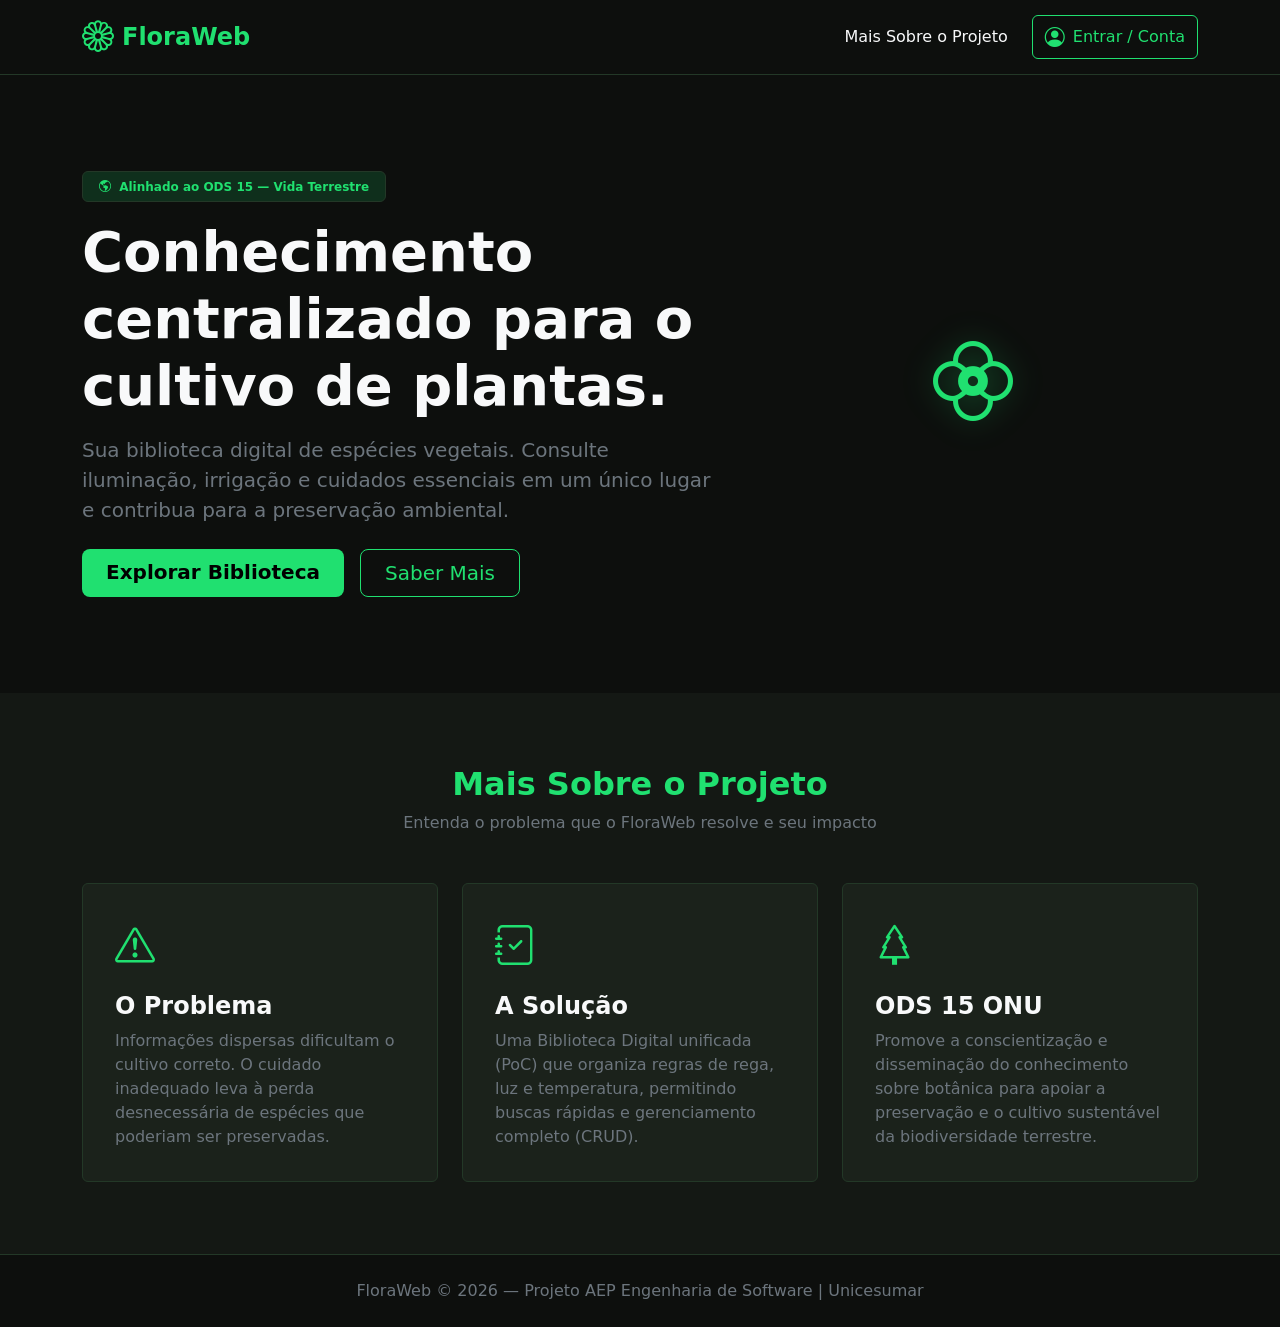
==== src/main/resources/static/index.html @ d19daa6f "Telas base do front" ====
<!DOCTYPE html>
<html lang="pt-BR" xmlns:th="http://www.thymeleaf.org">
<head>
    <meta charset="UTF-8">
    <meta name="viewport" content="width=device-width, initial-scale=1.0">
    <title>FloraWeb - Preservação e Cultivo Consciente</title>

    <link href="https://cdn.jsdelivr.net/npm/bootstrap@5.3.3/dist/css/bootstrap.min.css" rel="stylesheet">
    <link rel="stylesheet" href="https://cdn.jsdelivr.net/npm/bootstrap-icons@1.11.3/font/bootstrap-icons.min.css">
    <link rel="stylesheet" href="css/style.css">
</head>
<body>

    <nav class="navbar navbar-expand-lg navbar-dark bg-flora-black border-bottom border-flora-green sticky-top">
        <div class="container">
            <a class="navbar-brand d-flex align-items-center gap-2 fw-bold text-flora-green fs-4" href="#">
                <i class="bi bi-flower1 fs-2"></i> FloraWeb
            </a>

            <button class="navbar-toggler border-0" type="button" data-bs-toggle="collapse" data-bs-target="#navbarHome">
                <i class="bi bi-list text-flora-green fs-1"></i>
            </button>

            <div class="collapse navbar-collapse" id="navbarHome">
                <ul class="navbar-nav ms-auto align-items-lg-center gap-lg-3 mt-3 mt-lg-0">
                    <li class="nav-item">
                        <a class="nav-link text-light text-hover-green" href="#sobre">Mais Sobre o Projeto</a>
                    </li>
                    <li class="nav-item">
                        <a href="login.html" class="btn btn-flora-outline d-flex align-items-center gap-2">
                            <i class="bi bi-person-circle fs-5"></i> Entrar / Conta
                        </a>
                    </li>
                </ul>
            </div>
        </div>
    </nav>

    <header class="hero-section bg-flora-black text-light py-5">
        <div class="container py-5 text-center text-lg-start">
            <div class="row align-items-center">
                <div class="col-lg-7">
                    <span class="badge badge-flora mb-3 px-3 py-2">
                        <i class="bi bi-globe-americas me-1"></i> Alinhado ao ODS 15 — Vida Terrestre
                    </span>
                    <h1 class="display-4 fw-bold mb-3">Conhecimento centralizado para o cultivo de plantas.</h1>
                    <p class="lead text-secondary mb-4">
                        Sua biblioteca digital de espécies vegetais. Consulte iluminação, irrigação e cuidados essenciais em um único lugar e contribua para a preservação ambiental.
                    </p>
                    <div class="d-flex gap-3 justify-content-center justify-content-lg-start">
                        <a href="app.html" class="btn btn-flora-green btn-lg px-4">Explorar Biblioteca</a>
                        <a href="#sobre" class="btn btn-flora-outline btn-lg px-4">Saber Mais</a>
                    </div>
                </div>
                <div class="col-lg-5 text-center mt-5 mt-lg-0">
                    <i class="bi bi-flower2 text-flora-green display-1 hero-icon"></i>
                </div>
            </div>
        </div>
    </header>

    <section id="sobre" class="bg-flora-dark py-5 text-light">
        <div class="container py-4">
            <div class="text-center mb-5">
                <h2 class="fw-bold text-flora-green">Mais Sobre o Projeto</h2>
                <p class="text-secondary">Entenda o problema que o FloraWeb resolve e seu impacto</p>
            </div>

            <div class="row g-4">
                <div class="col-md-4">
                    <div class="card bg-flora-card border-flora-green h-100 p-3">
                        <div class="card-body">
                            <i class="bi bi-exclamation-triangle fs-1 text-flora-green mb-3 d-block"></i>
                            <h4 class="card-title text-light fw-bold">O Problema</h4>
                            <p class="card-text text-secondary">
                                Informações dispersas dificultam o cultivo correto. O cuidado inadequado leva à perda desnecessária de espécies que poderiam ser preservadas.
                            </p>
                        </div>
                    </div>
                </div>

                <div class="col-md-4">
                    <div class="card bg-flora-card border-flora-green h-100 p-3">
                        <div class="card-body">
                            <i class="bi bi-journal-check fs-1 text-flora-green mb-3 d-block"></i>
                            <h4 class="card-title text-light fw-bold">A Solução</h4>
                            <p class="card-text text-secondary">
                                Uma Biblioteca Digital unificada (PoC) que organiza regras de rega, luz e temperatura, permitindo buscas rápidas e gerenciamento completo (CRUD).
                            </p>
                        </div>
                    </div>
                </div>

                <div class="col-md-4">
                    <div class="card bg-flora-card border-flora-green h-100 p-3">
                        <div class="card-body">
                            <i class="bi bi-tree fs-1 text-flora-green mb-3 d-block"></i>
                            <h4 class="card-title text-light fw-bold">ODS 15 ONU</h4>
                            <p class="card-text text-secondary">
                                Promove a conscientização e disseminação do conhecimento sobre botânica para apoiar a preservação e o cultivo sustentável da biodiversidade terrestre.
                            </p>
                        </div>
                    </div>
                </div>
            </div>
        </div>
    </section>

    <footer class="bg-flora-black border-top border-flora-green py-4 text-center text-secondary">
        <div class="container">
            <p class="mb-0">FloraWeb &copy; 2026 — Projeto AEP Engenharia de Software | Unicesumar</p>
        </div>
    </footer>

    <script src="https://cdn.jsdelivr.net/npm/bootstrap@5.3.3/dist/js/bootstrap.bundle.min.js"></script>
</body>
</html>
---- src/main/resources/static/css/style.css ----
:root {
    --bg-black: #0d0f0d;
    --bg-dark: #141814;
    --bg-card: #1b221b;
    --flora-green: #20e070;
    --flora-green-hover: #19b85a;
    --border-color: #233827;
}

body {
    background-color: var(--bg-black);
    font-family: 'Segoe UI', system-ui, -apple-system, sans-serif;
}

/* Utilitários de Cor */
.bg-flora-black { background-color: var(--bg-black) !important; }
.bg-flora-dark { background-color: var(--bg-dark) !important; }
.bg-flora-card { background-color: var(--bg-card) !important; }
.text-flora-green { color: var(--flora-green) !important; }

.border-flora-green {
    border-color: var(--border-color) !important;
}

/* Botões Customizados */
.btn-flora-green {
    background-color: var(--flora-green);
    color: #000;
    font-weight: 600;
    border: none;
}

.btn-flora-green:hover {
    background-color: var(--flora-green-hover);
    color: #000;
}

.btn-flora-outline {
    border: 1px solid var(--flora-green);
    color: var(--flora-green);
    font-weight: 500;
}

.btn-flora-outline:hover {
    background-color: var(--flora-green);
    color: #000;
}

.text-hover-green:hover {
    color: var(--flora-green) !important;
}

/* Badges e Cards */
.badge-flora {
    background-color: rgba(32, 224, 112, 0.15);
    color: var(--flora-green);
    border: 1px solid var(--border-color);
}

.card {
    transition: transform 0.2s ease, border-color 0.2s ease;
}

.card:hover {
    transform: translateY(-5px);
    border-color: var(--flora-green) !important;
}

.hero-icon {
    filter: drop-shadow(0 0 15px rgba(32, 224, 112, 0.3));
}

/* Estilização dos Inputs e Formulários no Dark Mode */
.form-control:focus, .form-select:focus {
    background-color: var(--bg-dark) !important;
    color: #fff !important;
    border-color: var(--flora-green) !important;
    box-shadow: 0 0 0 0.25rem rgba(32, 224, 112, 0.25) !important;
}

.form-control::placeholder {
    color: #6c757d !important;
}

.input-group-text {
    border-right: none !important;
}

.input-group .form-control {
    border-left: none !important;
}

.style-card-auth {
    border-radius: 12px;
}
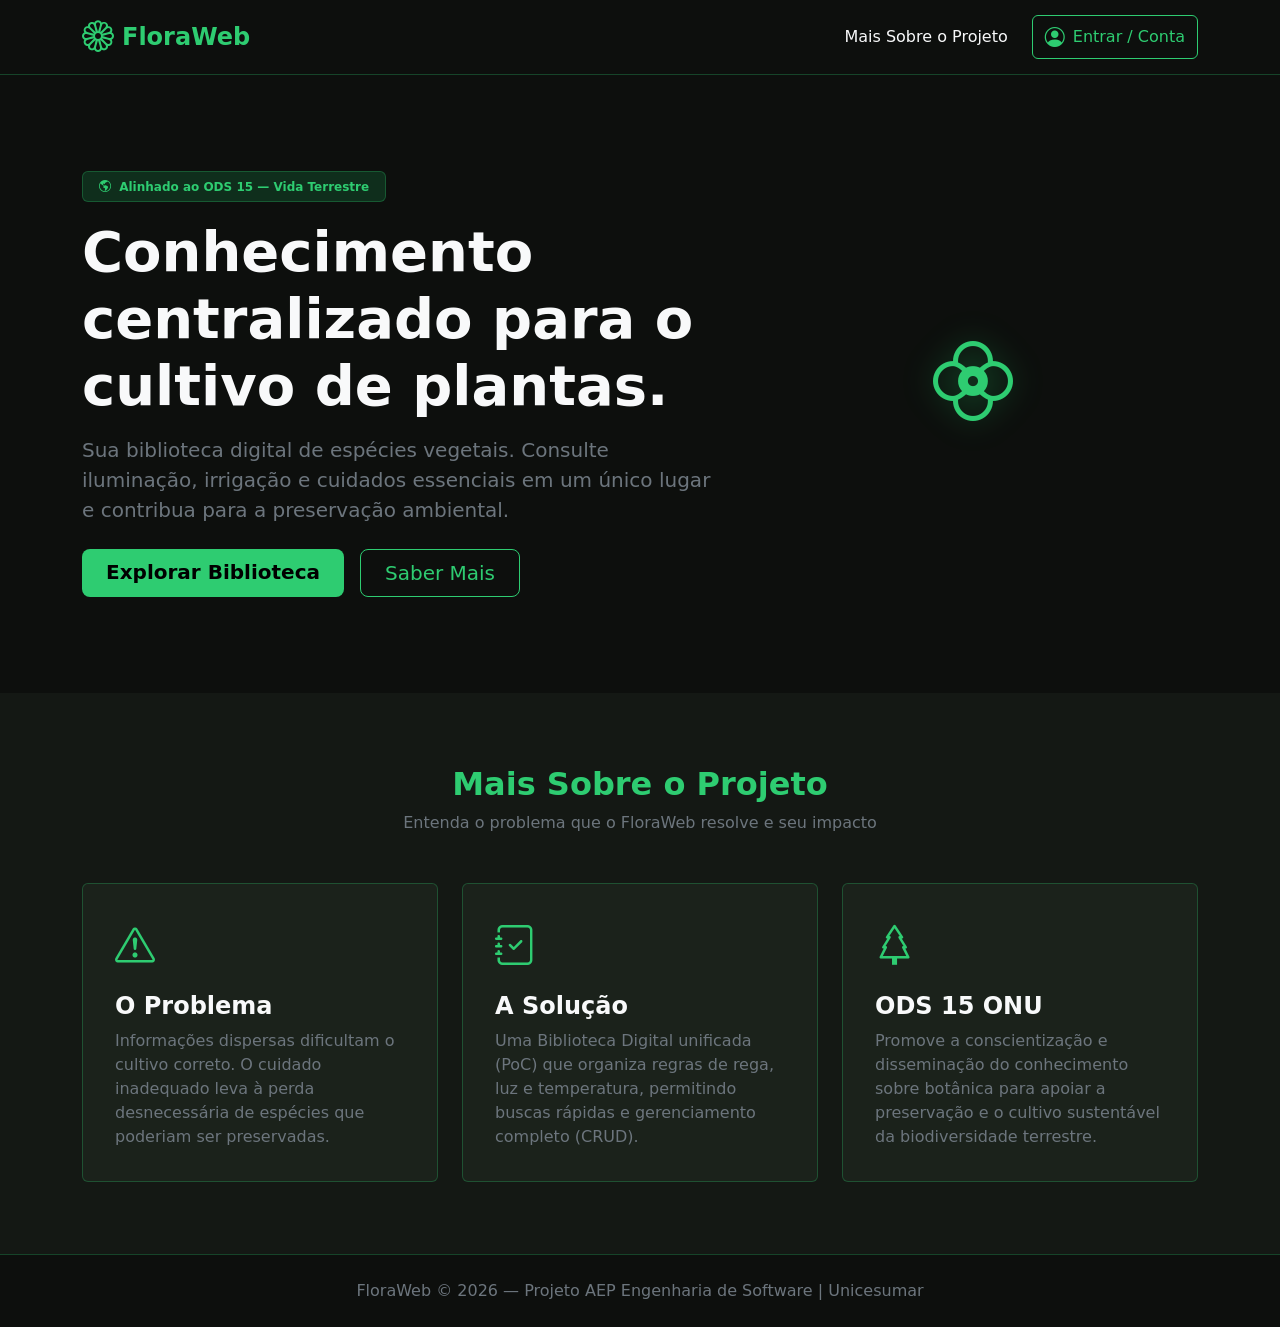
==== commit ab7ccc79: "Integração app" ====
--- a/src/main/resources/static/index.html
+++ b/src/main/resources/static/index.html
@@ -112,6 +112,7 @@
         </div>
     </footer>
 
+    <script src="js/theme.js"></script>
     <script src="https://cdn.jsdelivr.net/npm/bootstrap@5.3.3/dist/js/bootstrap.bundle.min.js"></script>
 </body>
 </html>
--- a/src/main/resources/static/css/style.css
+++ b/src/main/resources/static/css/style.css
@@ -2,9 +2,17 @@
     --bg-black: #0d0f0d;
     --bg-dark: #141814;
     --bg-card: #1b221b;
-    --flora-green: #20e070;
-    --flora-green-hover: #19b85a;
-    --border-color: #233827;
+    --flora-green: #2ecc71;         /* Verde mais vivo e iluminado (ex: tom Esmeralda/Menta claro) */
+    --flora-green-hover: #27ae60;    /* Tom de hover um pouco mais encorpado */
+    --border-color: #27ae6055;       /* Verde com leve transparência para as bordas ficarem suaves */
+}
+
+/* Variáveis automáticas quando o site estiver no Modo Claro */
+[data-bs-theme="light"] {
+    --bg-black: #f4f9f5;           /* Um fundo branco com um toque bem sutil de verdinho claro */
+    --bg-dark: #e2ede5;
+    --bg-card: #ffffff;
+    --border-color: #a9dfbf;       /* Borda verde clara e elegante para o modo light */
 }
 
 body {
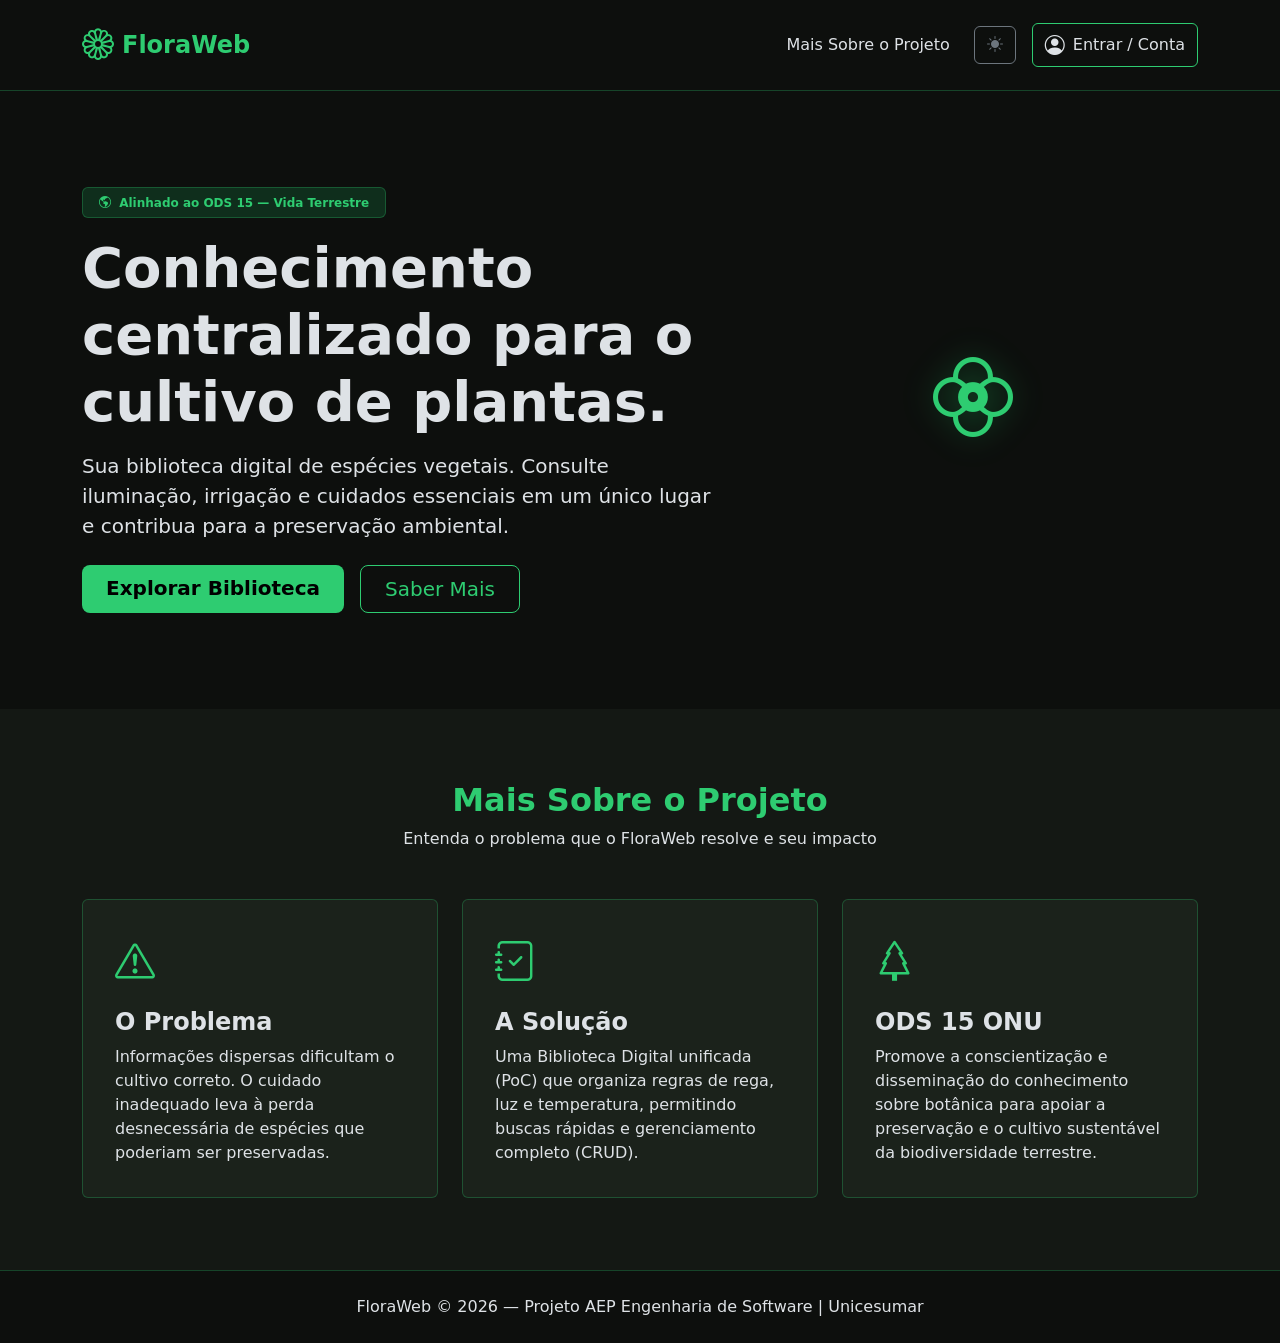
==== commit 29f6f6bc: "Atulização Biblioteca e Horta casa" ====
--- a/src/main/resources/static/index.html
+++ b/src/main/resources/static/index.html
@@ -7,112 +7,120 @@
 
     <link href="https://cdn.jsdelivr.net/npm/bootstrap@5.3.3/dist/css/bootstrap.min.css" rel="stylesheet">
     <link rel="stylesheet" href="https://cdn.jsdelivr.net/npm/bootstrap-icons@1.11.3/font/bootstrap-icons.min.css">
-    <link rel="stylesheet" href="css/style.css">
+    <link rel="stylesheet" href="css/variables.css">
+    <link rel="stylesheet" href="css/global.css">
+    <link rel="stylesheet" href="css/components.css">
+    <link rel="stylesheet" href="css/layout.css">
 </head>
 <body>
 
-    <nav class="navbar navbar-expand-lg navbar-dark bg-flora-black border-bottom border-flora-green sticky-top">
-        <div class="container">
-            <a class="navbar-brand d-flex align-items-center gap-2 fw-bold text-flora-green fs-4" href="#">
-                <i class="bi bi-flower1 fs-2"></i> FloraWeb
-            </a>
+<nav class="navbar navbar-expand-lg bg-flora-black border-bottom border-flora-green sticky-top py-3">
+    <div class="container">
+        <a class="navbar-brand d-flex align-items-center gap-2 fw-bold text-flora-green fs-4" href="#">
+            <i class="bi bi-flower1 fs-2"></i> FloraWeb
+        </a>
 
-            <button class="navbar-toggler border-0" type="button" data-bs-toggle="collapse" data-bs-target="#navbarHome">
-                <i class="bi bi-list text-flora-green fs-1"></i>
+        <div class="d-flex align-items-center gap-3">
+            <button class="navbar-toggler border-0 text-flora-green" type="button" data-bs-toggle="collapse" data-bs-target="#navbarHome">
+                <i class="bi bi-list fs-1"></i>
             </button>
+        </div>
 
-            <div class="collapse navbar-collapse" id="navbarHome">
-                <ul class="navbar-nav ms-auto align-items-lg-center gap-lg-3 mt-3 mt-lg-0">
-                    <li class="nav-item">
-                        <a class="nav-link text-light text-hover-green" href="#sobre">Mais Sobre o Projeto</a>
-                    </li>
-                    <li class="nav-item">
-                        <a href="login.html" class="btn btn-flora-outline d-flex align-items-center gap-2">
-                            <i class="bi bi-person-circle fs-5"></i> Entrar / Conta
-                        </a>
-                    </li>
-                </ul>
-            </div>
+        <div class="collapse navbar-collapse" id="navbarHome">
+            <ul class="navbar-nav ms-auto align-items-lg-center gap-lg-3 mt-3 mt-lg-0">
+                <li class="nav-item">
+                    <a class="nav-link text-flora-main text-hover-green" href="#sobre">Mais Sobre o Projeto</a>
+                </li>
+                <button class="btn btn-outline-secondary" onclick="alternarTema()" title="Alternar Tema">
+                    <i class="bi bi-sun-fill" id="iconeTema"></i>
+                </button>
+                <li class="nav-item">
+                    <a href="login.html" class="btn btn-flora-outline d-flex align-items-center gap-2">
+                        <i class="bi bi-person-circle fs-5"></i> Entrar / Conta
+                    </a>
+                </li>
+            </ul>
         </div>
-    </nav>
+    </div>
+</nav>
 
-    <header class="hero-section bg-flora-black text-light py-5">
-        <div class="container py-5 text-center text-lg-start">
-            <div class="row align-items-center">
-                <div class="col-lg-7">
+<header class="hero-section bg-flora-black py-5">
+    <div class="container py-5 text-center text-lg-start">
+        <div class="row align-items-center">
+            <div class="col-lg-7">
                     <span class="badge badge-flora mb-3 px-3 py-2">
                         <i class="bi bi-globe-americas me-1"></i> Alinhado ao ODS 15 — Vida Terrestre
                     </span>
-                    <h1 class="display-4 fw-bold mb-3">Conhecimento centralizado para o cultivo de plantas.</h1>
-                    <p class="lead text-secondary mb-4">
-                        Sua biblioteca digital de espécies vegetais. Consulte iluminação, irrigação e cuidados essenciais em um único lugar e contribua para a preservação ambiental.
-                    </p>
-                    <div class="d-flex gap-3 justify-content-center justify-content-lg-start">
-                        <a href="app.html" class="btn btn-flora-green btn-lg px-4">Explorar Biblioteca</a>
-                        <a href="#sobre" class="btn btn-flora-outline btn-lg px-4">Saber Mais</a>
+                <h1 class="display-4 fw-bold mb-3 text-flora-main">Conhecimento centralizado para o cultivo de plantas.</h1>
+                <p class="lead text-flora-muted mb-4">
+                    Sua biblioteca digital de espécies vegetais. Consulte iluminação, irrigação e cuidados essenciais em um único lugar e contribua para a preservação ambiental.
+                </p>
+                <div class="d-flex gap-3 justify-content-center justify-content-lg-start">
+                    <a href="app.html" class="btn btn-flora-green btn-lg px-4">Explorar Biblioteca</a>
+                    <a href="#sobre" class="btn btn-flora-outline btn-lg px-4">Saber Mais</a>
+                </div>
+            </div>
+            <div class="col-lg-5 text-center mt-5 mt-lg-0">
+                <i class="bi bi-flower2 text-flora-green display-1 hero-icon"></i>
+            </div>
+        </div>
+    </div>
+</header>
+
+<section id="sobre" class="bg-flora-dark py-5">
+    <div class="container py-4">
+        <div class="text-center mb-5">
+            <h2 class="fw-bold text-flora-green">Mais Sobre o Projeto</h2>
+            <p class="text-flora-muted">Entenda o problema que o FloraWeb resolve e seu impacto</p>
+        </div>
+
+        <div class="row g-4">
+            <div class="col-md-4">
+                <div class="card bg-flora-card border-flora-green h-100 p-3">
+                    <div class="card-body">
+                        <i class="bi bi-exclamation-triangle fs-1 text-flora-green mb-3 d-block"></i>
+                        <h4 class="card-title text-flora-main fw-bold">O Problema</h4>
+                        <p class="card-text text-flora-muted">
+                            Informações dispersas dificultam o cultivo correto. O cuidado inadequado leva à perda desnecessária de espécies que poderiam ser preservadas.
+                        </p>
                     </div>
                 </div>
-                <div class="col-lg-5 text-center mt-5 mt-lg-0">
-                    <i class="bi bi-flower2 text-flora-green display-1 hero-icon"></i>
+            </div>
+
+            <div class="col-md-4">
+                <div class="card bg-flora-card border-flora-green h-100 p-3">
+                    <div class="card-body">
+                        <i class="bi bi-journal-check fs-1 text-flora-green mb-3 d-block"></i>
+                        <h4 class="card-title text-flora-main fw-bold">A Solução</h4>
+                        <p class="card-text text-flora-muted">
+                            Uma Biblioteca Digital unificada (PoC) que organiza regras de rega, luz e temperatura, permitindo buscas rápidas e gerenciamento completo (CRUD).
+                        </p>
+                    </div>
                 </div>
             </div>
-        </div>
-    </header>
 
-    <section id="sobre" class="bg-flora-dark py-5 text-light">
-        <div class="container py-4">
-            <div class="text-center mb-5">
-                <h2 class="fw-bold text-flora-green">Mais Sobre o Projeto</h2>
-                <p class="text-secondary">Entenda o problema que o FloraWeb resolve e seu impacto</p>
-            </div>
-
-            <div class="row g-4">
-                <div class="col-md-4">
-                    <div class="card bg-flora-card border-flora-green h-100 p-3">
-                        <div class="card-body">
-                            <i class="bi bi-exclamation-triangle fs-1 text-flora-green mb-3 d-block"></i>
-                            <h4 class="card-title text-light fw-bold">O Problema</h4>
-                            <p class="card-text text-secondary">
-                                Informações dispersas dificultam o cultivo correto. O cuidado inadequado leva à perda desnecessária de espécies que poderiam ser preservadas.
-                            </p>
-                        </div>
-                    </div>
-                </div>
-
-                <div class="col-md-4">
-                    <div class="card bg-flora-card border-flora-green h-100 p-3">
-                        <div class="card-body">
-                            <i class="bi bi-journal-check fs-1 text-flora-green mb-3 d-block"></i>
-                            <h4 class="card-title text-light fw-bold">A Solução</h4>
-                            <p class="card-text text-secondary">
-                                Uma Biblioteca Digital unificada (PoC) que organiza regras de rega, luz e temperatura, permitindo buscas rápidas e gerenciamento completo (CRUD).
-                            </p>
-                        </div>
-                    </div>
-                </div>
-
-                <div class="col-md-4">
-                    <div class="card bg-flora-card border-flora-green h-100 p-3">
-                        <div class="card-body">
-                            <i class="bi bi-tree fs-1 text-flora-green mb-3 d-block"></i>
-                            <h4 class="card-title text-light fw-bold">ODS 15 ONU</h4>
-                            <p class="card-text text-secondary">
-                                Promove a conscientização e disseminação do conhecimento sobre botânica para apoiar a preservação e o cultivo sustentável da biodiversidade terrestre.
-                            </p>
-                        </div>
+            <div class="col-md-4">
+                <div class="card bg-flora-card border-flora-green h-100 p-3">
+                    <div class="card-body">
+                        <i class="bi bi-tree fs-1 text-flora-green mb-3 d-block"></i>
+                        <h4 class="card-title text-flora-main fw-bold">ODS 15 ONU</h4>
+                        <p class="card-text text-flora-muted">
+                            Promove a conscientização e disseminação do conhecimento sobre botânica para apoiar a preservação e o cultivo sustentável da biodiversidade terrestre.
+                        </p>
                     </div>
                 </div>
             </div>
         </div>
-    </section>
+    </div>
+</section>
 
-    <footer class="bg-flora-black border-top border-flora-green py-4 text-center text-secondary">
-        <div class="container">
-            <p class="mb-0">FloraWeb &copy; 2026 — Projeto AEP Engenharia de Software | Unicesumar</p>
-        </div>
-    </footer>
+<footer class="bg-flora-black border-top border-flora-green py-4 text-center text-flora-muted">
+    <div class="container">
+        <p class="mb-0">FloraWeb &copy; 2026 — Projeto AEP Engenharia de Software | Unicesumar</p>
+    </div>
+</footer>
 
-    <script src="js/theme.js"></script>
-    <script src="https://cdn.jsdelivr.net/npm/bootstrap@5.3.3/dist/js/bootstrap.bundle.min.js"></script>
+<script src="js/theme.js"></script>
+<script src="https://cdn.jsdelivr.net/npm/bootstrap@5.3.3/dist/js/bootstrap.bundle.min.js"></script>
 </body>
 </html>
--- a/src/main/resources/static/css/variables.css
+++ b/src/main/resources/static/css/variables.css
@@ -0,0 +1,15 @@
+:root {
+    --bg-black: #0d0f0d;
+    --bg-dark: #141814;
+    --bg-card: #1b221b;
+    --flora-green: #2ecc71;
+    --flora-green-hover: #27ae60;
+    --border-color: #27ae6055;
+}
+
+[data-bs-theme="light"] {
+    --bg-black: #f4f9f5;
+    --bg-dark: #e2ede5;
+    --bg-card: #ffffff;
+    --border-color: #a9dfbf;
+}
--- a/src/main/resources/static/css/global.css
+++ b/src/main/resources/static/css/global.css
@@ -0,0 +1,18 @@
+body {
+    background-color: var(--bg-black);
+    font-family: 'Segoe UI', system-ui, -apple-system, sans-serif;
+    margin: 0;
+}
+
+.bg-flora-black { background-color: var(--bg-black) !important; }
+.bg-flora-dark { background-color: var(--bg-dark) !important; }
+.bg-flora-card { background-color: var(--bg-card) !important; }
+.text-flora-green { color: var(--flora-green) !important; }
+
+.border-flora-green {
+    border-color: var(--border-color) !important;
+}
+
+.text-hover-green:hover {
+    color: var(--flora-green) !important;
+}
--- a/src/main/resources/static/css/components.css
+++ b/src/main/resources/static/css/components.css
@@ -0,0 +1,192 @@
+/* Botões principais */
+.btn-flora-green {
+    background-color: var(--flora-green);
+    color: #000;
+    font-weight: 600;
+    border: none;
+}
+
+.btn-flora-green:hover {
+    background-color: var(--flora-green-hover);
+    color: #000;
+}
+
+.btn-flora-outline {
+    border: 1px solid var(--flora-green);
+    color: var(--flora-green);
+    font-weight: 500;
+}
+
+.btn-flora-outline:hover {
+    background-color: var(--flora-green);
+    color: #000;
+}
+
+/* Badges e Cards */
+.badge-flora {
+    background-color: rgba(32, 224, 112, 0.15);
+    color: var(--flora-green);
+    border: 1px solid var(--border-color);
+}
+
+.card {
+    transition: transform 0.2s ease, border-color 0.2s ease;
+}
+
+.card:hover {
+    transform: translateY(-5px);
+    border-color: var(--flora-green) !important;
+}
+
+.hero-icon {
+    filter: drop-shadow(0 0 15px rgba(32, 224, 112, 0.3));
+}
+
+/* Inputs, Selects e Grupos */
+.form-control:focus, .form-select:focus {
+    background-color: var(--bg-dark) !important;
+    color: var(--flora-main) !important;
+    border-color: var(--flora-green) !important;
+    box-shadow: none !important;
+}
+
+.nav-link.active {
+    background-color: var(--flora-green) !important;
+    color: #000000 !important;
+    border: 1px solid var(--flora-green) !important;
+    font-weight: bold;
+}
+
+.nav-link.active i {
+    color: #000000 !important;
+}
+
+/* Estado padrão da Sidebar expandida */
+#sidebar {
+    width: 260px;
+    transition: width 0.3s ease;
+}
+
+/* Quando minimizada, reduz a largura */
+#sidebar.sidebar-minimizada {
+    width: 80px !important;
+}
+
+/* Esconde o texto dos itens quando a sidebar estiver minimizada */
+#sidebar.sidebar-minimizada .sidebar-text,
+#sidebar.sidebar-minimizada .custom-search-box,
+#sidebar.sidebar-minimizada hr,
+#sidebar.sidebar-minimizada .text-uppercase {
+    display: none !important;
+}
+
+/* Estado padrão da Sidebar expandida */
+#sidebar {
+    width: 260px !important;
+    min-width: 260px !important;
+    transition: width 0.3s ease, min-width 0.3s ease;
+    overflow: hidden;
+}
+
+/* Quando minimizada, reduz a largura bruscamente */
+#sidebar.sidebar-minimizada {
+    width: 80px !important;
+    min-width: 80px !important;
+}
+
+/* Esconde o texto e elementos internos quando minimizada */
+#sidebar.sidebar-minimizada .sidebar-text,
+#sidebar.sidebar-minimizada .custom-search-box,
+#sidebar.sidebar-minimizada hr,
+#sidebar.sidebar-minimizada .text-uppercase {
+    display: none !important;
+}
+
+/* Estado padrão da sidebar expandida */
+#sidebar {
+    width: 260px;
+    min-width: 260px;
+    transition: width 0.3s ease, min-width 0.3s ease;
+    overflow: hidden;
+}
+
+/* Quando estiver minimizada, encolhe para 80px */
+#sidebar.sidebar-minimizada {
+    width: 80px !important;
+    min-width: 80px !important;
+}
+
+/* Esconde os textos quando minimizada */
+#sidebar.sidebar-minimizada .sidebar-text,
+#sidebar.sidebar-minimizada .custom-search-box,
+#sidebar.sidebar-minimizada hr,
+#sidebar.sidebar-minimizada .text-uppercase {
+    display: none !important;
+}
+
+/* Estado padrão / expandida (sem !important na largura para permitir que a classe diminua) */
+#sidebar {
+    width: 260px;
+    min-width: 260px;
+    transition: width 0.3s ease, min-width 0.3s ease;
+    overflow: hidden;
+}
+
+/* Estado minimizada com prioridade usando a combinação de ID + classe */
+#sidebar.sidebar-minimizada {
+    width: 80px !important;
+    min-width: 80px !important;
+}
+
+/* Esconde os textos e elementos internos quando minimizada */
+#sidebar.sidebar-minimizada .sidebar-text,
+#sidebar.sidebar-minimizada .custom-search-box,
+#sidebar.sidebar-minimizada hr,
+#sidebar.sidebar-minimizada .text-uppercase {
+    display: none !important;
+}
+
+/* Regra para aplicar o estado minimizado instantaneamente antes do script carregar */
+html.sidebar-pre-minimizada #sidebar {
+    width: 80px !important;
+    min-width: 80px !important;
+}
+html.sidebar-pre-minimizada #sidebar .sidebar-text {
+    display: none !important;
+}
+
+.navbar a,
+.dropdown-menu a {
+    color: var(--flora-main);
+    text-decoration: none;
+}
+
+.navbar a:hover,
+.dropdown-menu a:hover {
+    color: var(--flora-green);
+}
+
+/* Garante que textos de utilizador ou papéis na navbar usem as variáveis certas */
+#userName {
+    color: var(--flora-main) !important;
+}
+
+#userRole {
+    color: var(--flora-muted) !important;
+}
+
+/* Força a borda do avatar a seguir o padrão verde do tema */
+#userAvatar {
+    border-color: var(--flora-green) !important;
+}
+
+/* Ícone padrão do utilizador adaptável ao tema */
+.flora-user-icon {
+    color: var(--flora-main) !important;
+    transition: color 0.2s ease;
+}
+
+.flora-user-icon:hover {
+    color: var(--flora-green) !important;
+}
+
--- a/src/main/resources/static/css/layout.css
+++ b/src/main/resources/static/css/layout.css
@@ -0,0 +1,108 @@
+header, .navbar {
+    z-index: 1030 !important;
+}
+
+body:has(aside) {
+    display: flex;
+    flex-direction: column;
+    padding-top: 70px !important;
+    padding-left: 260px !important;
+    min-height: 100vh;
+    overflow-x: hidden;
+    transition: padding-left 0.3s ease;
+}
+
+body:has(aside.sidebar-minimizada) {
+    padding-left: 70px !important;
+}
+
+body:has(aside) header,
+body:has(aside) .navbar {
+    position: fixed !important;
+    top: 0 !important;
+    left: 0 !important;
+    width: 100% !important;
+    height: 70px !important;
+}
+
+aside {
+    position: fixed !important;
+    top: 70px !important;
+    left: 0 !important;
+    height: calc(100vh - 70px) !important;
+    max-height: calc(100vh - 70px) !important;
+    z-index: 1020;
+    transition: width 0.3s ease, padding 0.3s ease;
+    width: 260px;
+    min-width: 260px;
+    max-width: 260px;
+    overflow-x: hidden;
+    overflow-y: auto;
+    display: flex;
+    flex-direction: column;
+    flex-shrink: 0;
+}
+
+aside.sidebar-minimizada {
+    width: 70px !important;
+    min-width: 70px !important;
+    max-width: 70px !important;
+    padding-left: 0.4rem !important;
+    padding-right: 0.4rem !important;
+    overflow: hidden !important;
+}
+
+aside .nav-link span,
+aside .nav-link,
+aside span,
+aside p,
+aside h6 {
+    white-space: nowrap !important;
+}
+
+aside a,
+aside .nav-link,
+aside a:link,
+aside a:visited,
+aside a:active {
+    color: inherit !important;
+    text-decoration: none !important;
+}
+
+aside.sidebar-minimizada .sidebar-text,
+aside.sidebar-minimizada .input-group,
+aside.sidebar-minimizada h6,
+aside.sidebar-minimizada p,
+aside.sidebar-minimizada span:not(.nav-link i),
+aside.sidebar-minimizada .text-uppercase {
+    display: none !important;
+}
+
+aside.sidebar-minimizada .nav-link,
+aside.sidebar-minimizada button,
+aside.sidebar-minimizada a {
+    justify-content: center !important;
+    text-align: center !important;
+    padding-left: 0 !important;
+    padding-right: 0 !important;
+    width: 100% !important;
+}
+
+aside.sidebar-minimizada .nav-link i {
+    font-size: 1.3rem !important;
+    margin: 0 auto !important;
+}
+
+aside.sidebar-minimizada .btn {
+    width: 100% !important;
+    height: 40px !important;
+    padding: 0 !important;
+    margin: 0 auto !important;
+    display: flex !important;
+    align-items: center !important;
+    justify-content: center !important;
+}
+
+aside.sidebar-minimizada .btn span {
+    display: none !important;
+}
